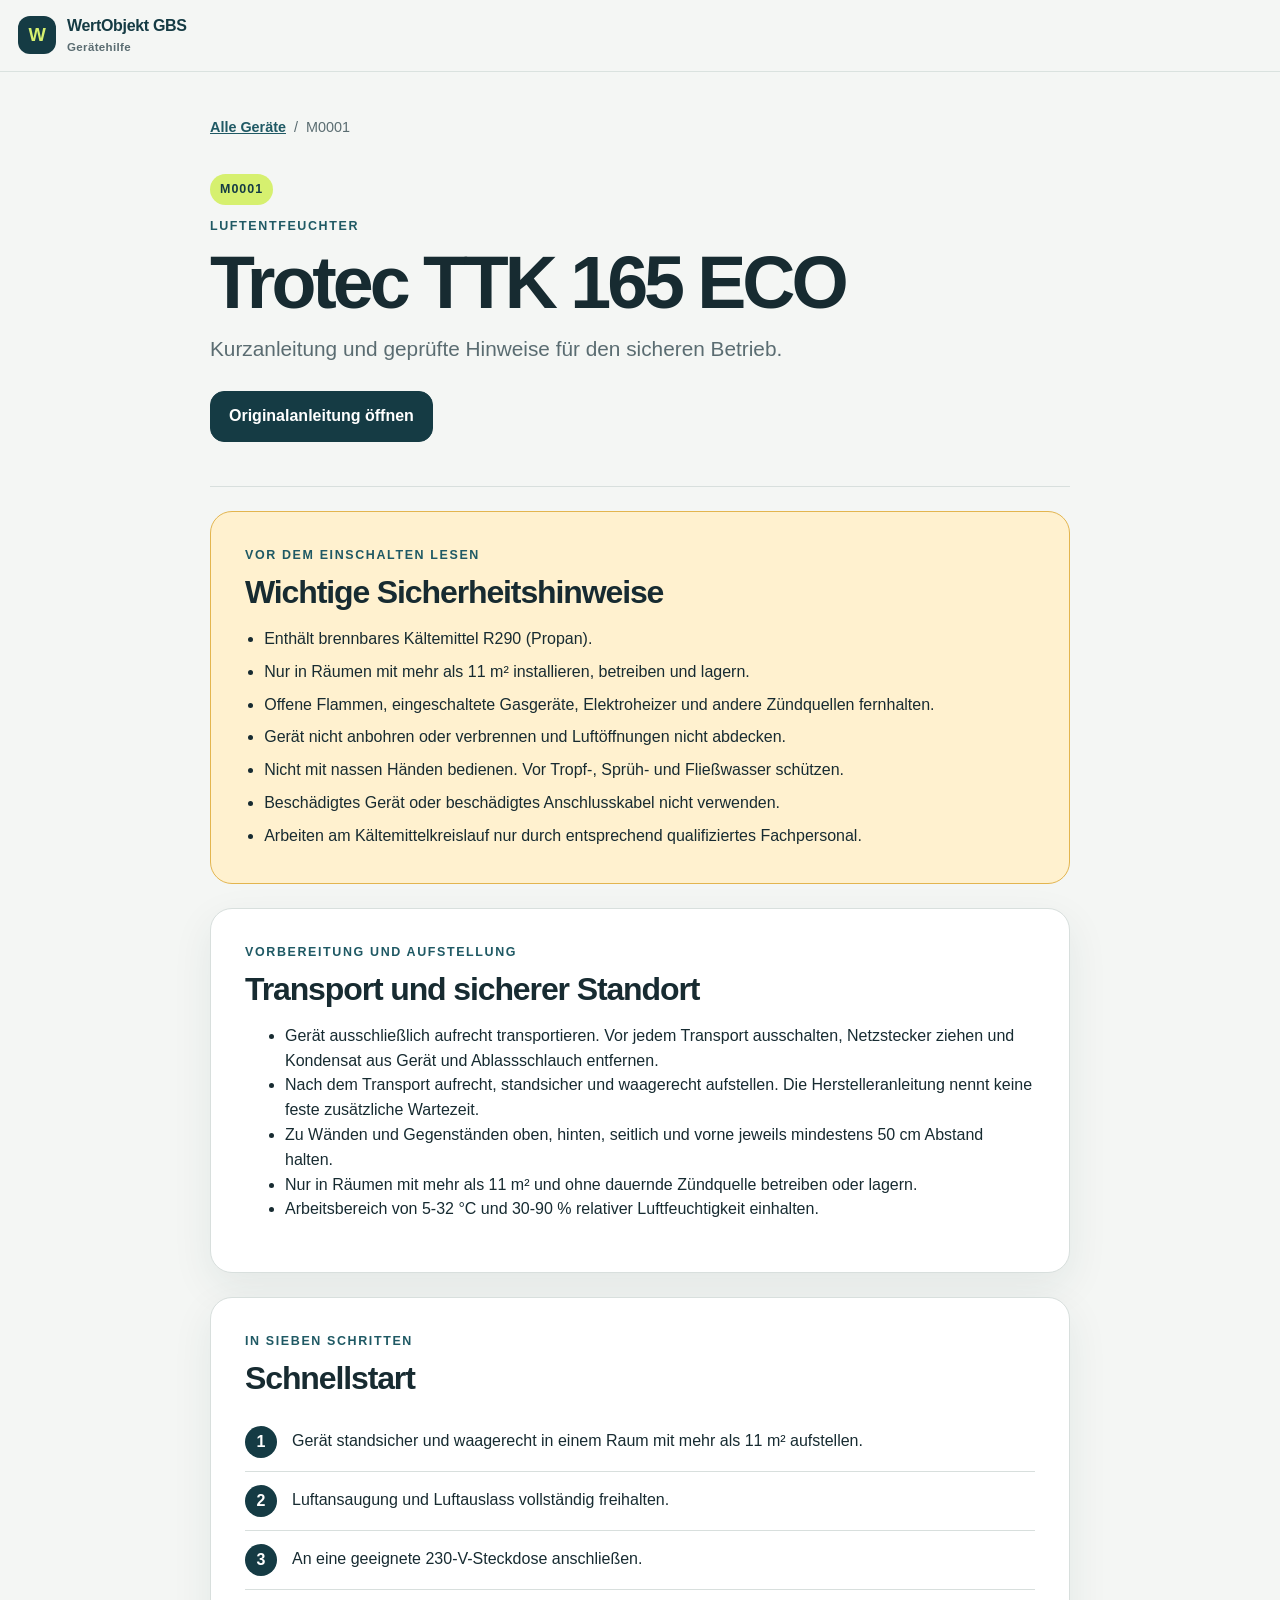
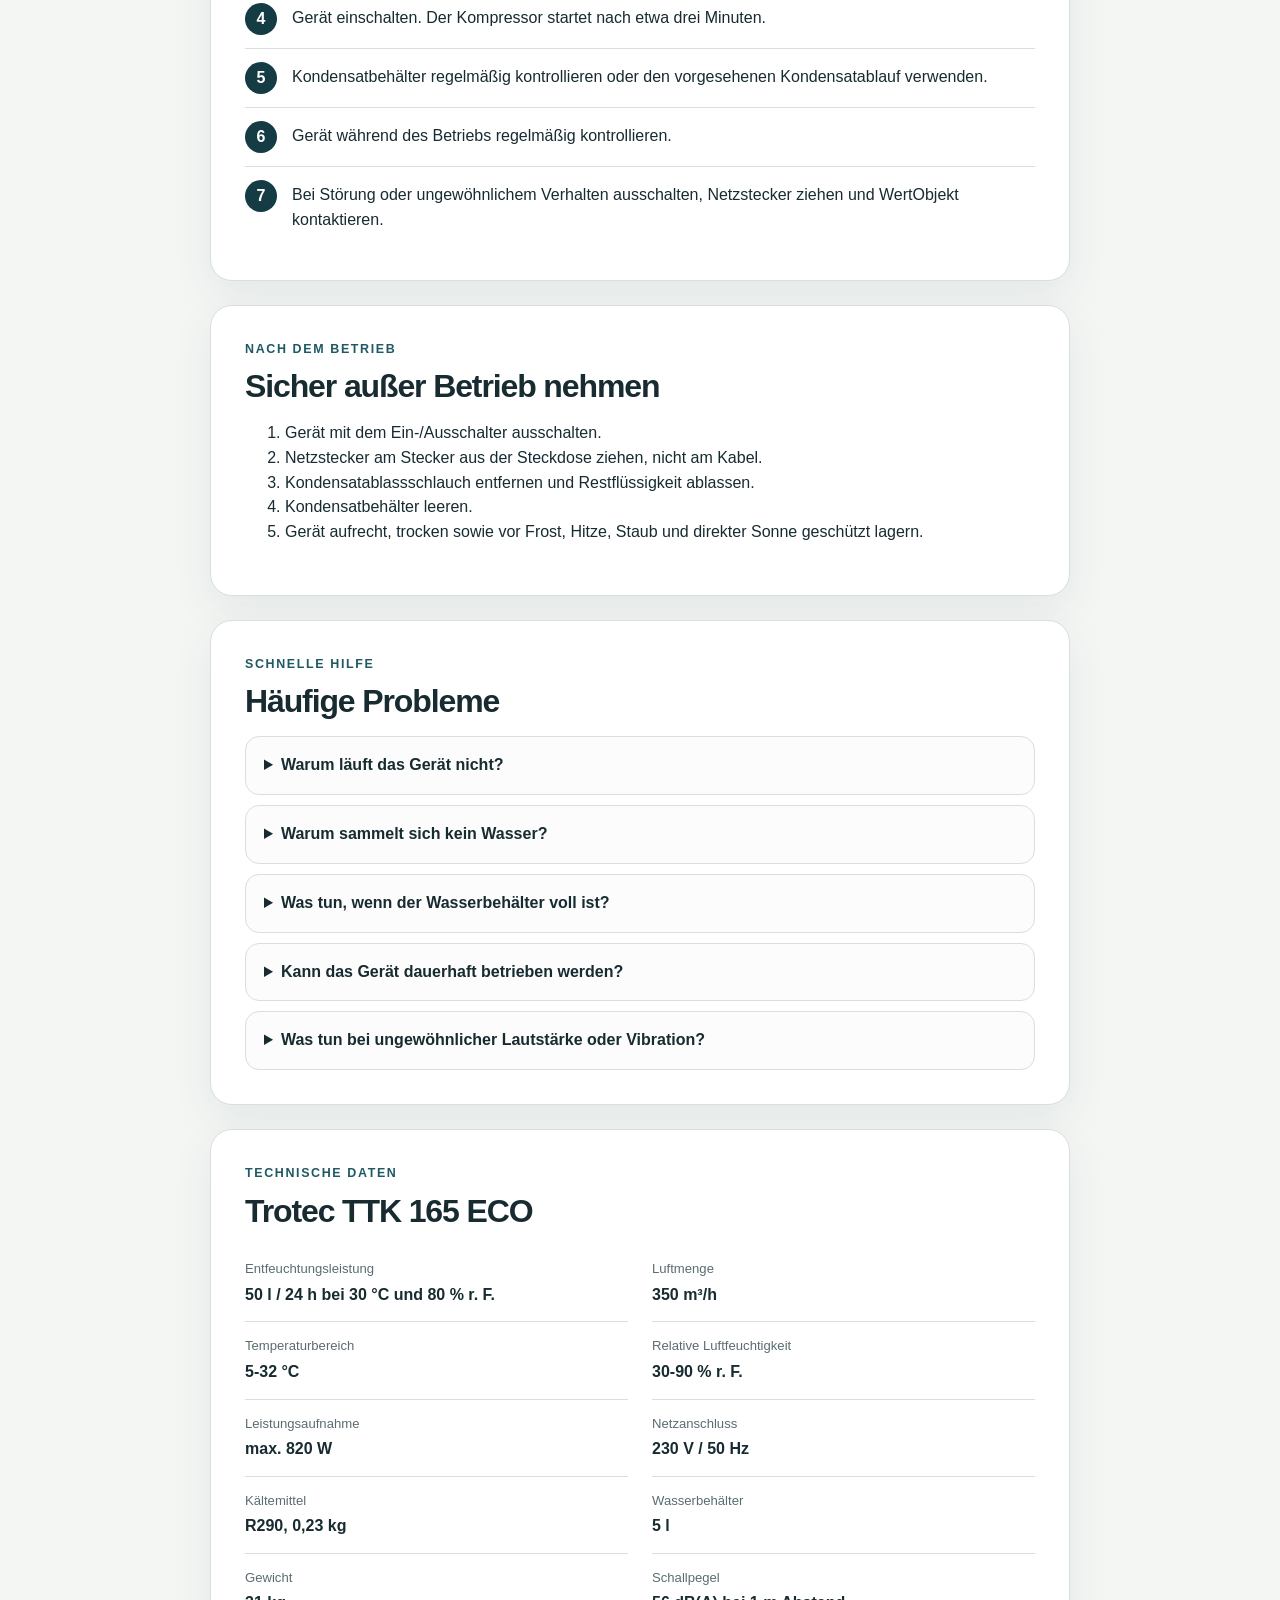
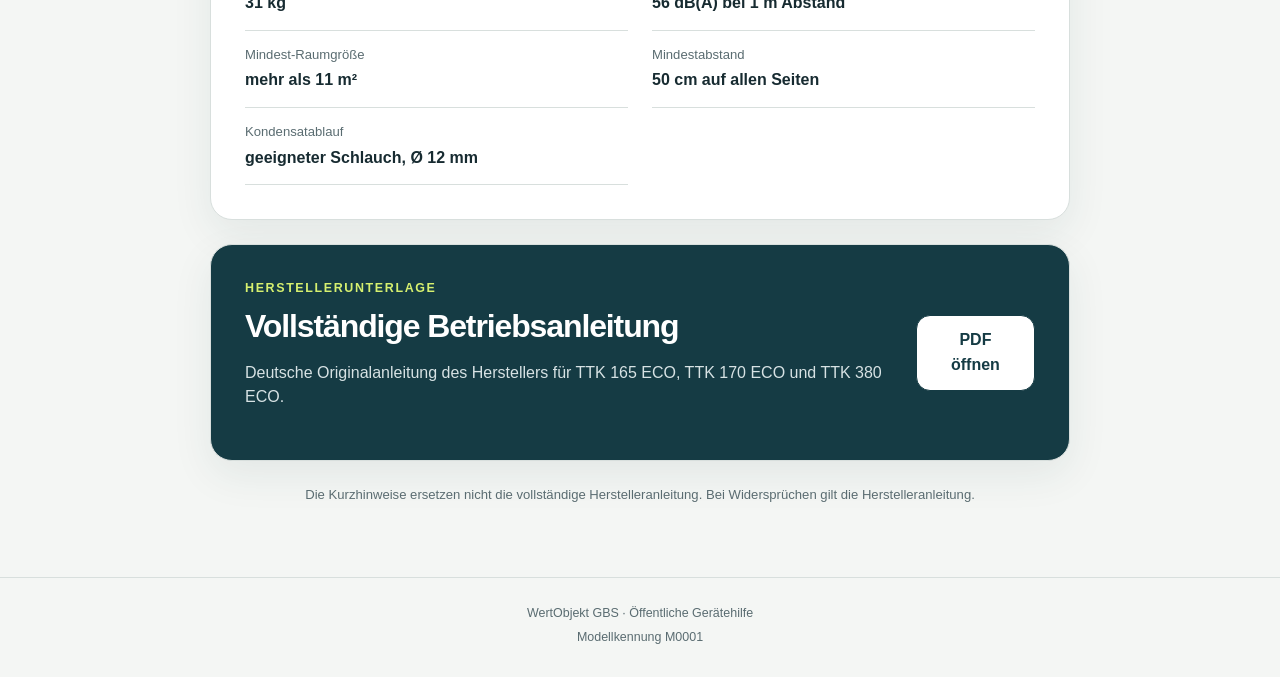
==== models/m0001/index.html @ 6e1e6a3e "Gerätepass Trotec TTK 165 ECO – M0001 Gerätepass Trotec TTK 165 ECO – M0001" ====
<!doctype html>
<html lang="de">
<head>
  <meta charset="utf-8">
  <meta name="viewport" content="width=device-width, initial-scale=1">
  <meta name="theme-color" content="#153b44">
  <meta name="description" content="Bedienung, Sicherheit und Fehlerhilfe für den Luftentfeuchter Trotec TTK 165 ECO.">
  <title>Trotec TTK 165 ECO | WertObjekt Gerätehilfe</title>
  <link rel="stylesheet" href="../../assets/styles.css">
</head>
<body>
  <header class="site-header">
    <a class="brand" href="../../" aria-label="WertObjekt GBS Gerätehilfe Startseite">
      <span class="brand-mark" aria-hidden="true">W</span>
      <span>WertObjekt GBS<small>Gerätehilfe</small></span>
    </a>
  </header>

  <main class="page-shell model-page">
    <nav class="breadcrumb" aria-label="Brotkrümelnavigation">
      <a href="../../">Alle Geräte</a><span aria-hidden="true">/</span><span>M0001</span>
    </nav>

    <section class="model-hero">
      <p class="model-code">M0001</p>
      <p class="eyebrow">Luftentfeuchter</p>
      <h1>Trotec TTK 165 ECO</h1>
      <p class="lead">Kurzanleitung und geprüfte Hinweise für den sicheren Betrieb.</p>
      <div class="hero-actions">
        <a class="button primary" href="../../assets/trotec-ttk-165-eco-betriebsanleitung-de.pdf" target="_blank" rel="noopener noreferrer">Originalanleitung öffnen</a>
      </div>
    </section>

    <section class="alert" aria-labelledby="sicherheit">
      <p class="eyebrow">Vor dem Einschalten lesen</p>
      <h2 id="sicherheit">Wichtige Sicherheitshinweise</h2>
      <ul>
        <li>Enthält brennbares Kältemittel R290 (Propan).</li>
        <li>Nur in Räumen mit mehr als 11 m² installieren, betreiben und lagern.</li>
        <li>Offene Flammen, eingeschaltete Gasgeräte, Elektroheizer und andere Zündquellen fernhalten.</li>
        <li>Gerät nicht anbohren oder verbrennen und Luftöffnungen nicht abdecken.</li>
        <li>Nicht mit nassen Händen bedienen. Vor Tropf-, Sprüh- und Fließwasser schützen.</li>
        <li>Beschädigtes Gerät oder beschädigtes Anschlusskabel nicht verwenden.</li>
        <li>Arbeiten am Kältemittelkreislauf nur durch entsprechend qualifiziertes Fachpersonal.</li>
      </ul>
    </section>

    <section class="content-card" aria-labelledby="transport">
      <p class="eyebrow">Vorbereitung und Aufstellung</p>
      <h2 id="transport">Transport und sicherer Standort</h2>
      <ul>
        <li>Gerät ausschließlich aufrecht transportieren. Vor jedem Transport ausschalten, Netzstecker ziehen und Kondensat aus Gerät und Ablassschlauch entfernen.</li>
        <li>Nach dem Transport aufrecht, standsicher und waagerecht aufstellen. Die Herstelleranleitung nennt keine feste zusätzliche Wartezeit.</li>
        <li>Zu Wänden und Gegenständen oben, hinten, seitlich und vorne jeweils mindestens 50 cm Abstand halten.</li>
        <li>Nur in Räumen mit mehr als 11 m² und ohne dauernde Zündquelle betreiben oder lagern.</li>
        <li>Arbeitsbereich von 5-32 °C und 30-90 % relativer Luftfeuchtigkeit einhalten.</li>
      </ul>
    </section>

    <section class="content-card" aria-labelledby="schnellstart">
      <p class="eyebrow">In sieben Schritten</p>
      <h2 id="schnellstart">Schnellstart</h2>
      <ol class="steps">
        <li><span>1</span><p>Gerät standsicher und waagerecht in einem Raum mit mehr als 11 m² aufstellen.</p></li>
        <li><span>2</span><p>Luftansaugung und Luftauslass vollständig freihalten.</p></li>
        <li><span>3</span><p>An eine geeignete 230-V-Steckdose anschließen.</p></li>
        <li><span>4</span><p>Gerät einschalten. Der Kompressor startet nach etwa drei Minuten.</p></li>
        <li><span>5</span><p>Kondensatbehälter regelmäßig kontrollieren oder den vorgesehenen Kondensatablauf verwenden.</p></li>
        <li><span>6</span><p>Gerät während des Betriebs regelmäßig kontrollieren.</p></li>
        <li><span>7</span><p>Bei Störung oder ungewöhnlichem Verhalten ausschalten, Netzstecker ziehen und WertObjekt kontaktieren.</p></li>
      </ol>
    </section>

    <section class="content-card" aria-labelledby="abschalten">
      <p class="eyebrow">Nach dem Betrieb</p>
      <h2 id="abschalten">Sicher außer Betrieb nehmen</h2>
      <ol>
        <li>Gerät mit dem Ein-/Ausschalter ausschalten.</li>
        <li>Netzstecker am Stecker aus der Steckdose ziehen, nicht am Kabel.</li>
        <li>Kondensatablassschlauch entfernen und Restflüssigkeit ablassen.</li>
        <li>Kondensatbehälter leeren.</li>
        <li>Gerät aufrecht, trocken sowie vor Frost, Hitze, Staub und direkter Sonne geschützt lagern.</li>
      </ol>
    </section>

    <section class="content-card" aria-labelledby="fehlerhilfe">
      <p class="eyebrow">Schnelle Hilfe</p>
      <h2 id="fehlerhilfe">Häufige Probleme</h2>
      <div class="faq-list">
        <details>
          <summary>Warum läuft das Gerät nicht?</summary>
          <p>Netzanschluss, Stecker, Sicherung sowie Sitz und Füllstand des Kondensatbehälters prüfen. Nach dem Einschalten startet der Kompressor erst nach etwa drei Minuten. Bei Schäden oder weiter bestehender Störung WertObjekt kontaktieren.</p>
        </details>
        <details>
          <summary>Warum sammelt sich kein Wasser?</summary>
          <p>Bei niedriger Luftfeuchtigkeit oder niedriger Temperatur fällt weniger Kondensat an. Türen und Fenster schließen, Luftwege freihalten und das Gerät im zulässigen Temperaturbereich betreiben.</p>
        </details>
        <details>
          <summary>Was tun, wenn der Wasserbehälter voll ist?</summary>
          <p>Gerät ausschalten, Behälter entnehmen und entleeren, anschließend korrekt wieder einsetzen. Bei längerem Betrieb kann der vorgesehene Kondensatablauf verwendet werden.</p>
        </details>
        <details>
          <summary>Kann das Gerät dauerhaft betrieben werden?</summary>
          <p>Für längeren oder unbeaufsichtigten Betrieb empfiehlt die Herstelleranleitung einen geeigneten Kondensatablassschlauch mit 12 mm Durchmesser. Der Schlauch darf nicht geknickt sein und muss ein permanentes Gefälle zu einem geeigneten Abfluss oder ausreichend großen Auffangbehälter besitzen. Gerät und Ablauf trotzdem regelmäßig kontrollieren.</p>
        </details>
        <details>
          <summary>Was tun bei ungewöhnlicher Lautstärke oder Vibration?</summary>
          <p>Prüfen, ob das Gerät aufrecht und standsicher steht. Bleibt die Auffälligkeit bestehen, Gerät ausschalten, Netzstecker ziehen und WertObjekt kontaktieren.</p>
        </details>
      </div>
    </section>

    <section class="content-card" aria-labelledby="technik">
      <p class="eyebrow">Technische Daten</p>
      <h2 id="technik">Trotec TTK 165 ECO</h2>
      <dl class="specs">
        <div><dt>Entfeuchtungsleistung</dt><dd>50 l / 24 h bei 30 °C und 80 % r. F.</dd></div>
        <div><dt>Luftmenge</dt><dd>350 m³/h</dd></div>
        <div><dt>Temperaturbereich</dt><dd>5-32 °C</dd></div>
        <div><dt>Relative Luftfeuchtigkeit</dt><dd>30-90 % r. F.</dd></div>
        <div><dt>Leistungsaufnahme</dt><dd>max. 820 W</dd></div>
        <div><dt>Netzanschluss</dt><dd>230 V / 50 Hz</dd></div>
        <div><dt>Kältemittel</dt><dd>R290, 0,23 kg</dd></div>
        <div><dt>Wasserbehälter</dt><dd>5 l</dd></div>
        <div><dt>Gewicht</dt><dd>31 kg</dd></div>
        <div><dt>Schallpegel</dt><dd>56 dB(A) bei 1 m Abstand</dd></div>
        <div><dt>Mindest-Raumgröße</dt><dd>mehr als 11 m²</dd></div>
        <div><dt>Mindestabstand</dt><dd>50 cm auf allen Seiten</dd></div>
        <div><dt>Kondensatablauf</dt><dd>geeigneter Schlauch, Ø 12 mm</dd></div>
      </dl>
    </section>

    <section class="manual-card" aria-labelledby="anleitung">
      <div>
        <p class="eyebrow">Herstellerunterlage</p>
        <h2 id="anleitung">Vollständige Betriebsanleitung</h2>
        <p>Deutsche Originalanleitung des Herstellers für TTK 165 ECO, TTK 170 ECO und TTK 380 ECO.</p>
      </div>
      <a class="button secondary" href="../../assets/trotec-ttk-165-eco-betriebsanleitung-de.pdf" target="_blank" rel="noopener noreferrer">PDF öffnen</a>
    </section>

    <p class="source-note">Die Kurzhinweise ersetzen nicht die vollständige Herstelleranleitung. Bei Widersprüchen gilt die Herstelleranleitung.</p>
  </main>

  <footer>
    <p>WertObjekt GBS · Öffentliche Gerätehilfe</p>
    <p>Modellkennung M0001</p>
  </footer>
</body>
</html>
---- assets/styles.css ----
:root {
  color-scheme: light;
  --ink: #172b31;
  --muted: #5a6c71;
  --brand: #153b44;
  --brand-2: #1f5964;
  --paper: #f4f6f4;
  --card: #ffffff;
  --line: #d8dfdd;
  --accent: #d6f06f;
  --warning: #fff1cf;
  --warning-line: #e3b54f;
  --shadow: 0 14px 40px rgba(21, 59, 68, .08);
  font-family: Inter, ui-sans-serif, -apple-system, BlinkMacSystemFont, "Segoe UI", sans-serif;
}

* { box-sizing: border-box; }

html { scroll-behavior: smooth; }

body {
  margin: 0;
  background: var(--paper);
  color: var(--ink);
  line-height: 1.55;
  -webkit-font-smoothing: antialiased;
}

a { color: inherit; }

.site-header {
  position: sticky;
  top: 0;
  z-index: 10;
  padding: 14px max(18px, env(safe-area-inset-left));
  background: rgba(244, 246, 244, .94);
  border-bottom: 1px solid rgba(216, 223, 221, .9);
  backdrop-filter: blur(14px);
}

.brand {
  display: inline-flex;
  align-items: center;
  gap: 11px;
  color: var(--brand);
  text-decoration: none;
  font-weight: 800;
  letter-spacing: -.02em;
}

.brand small {
  display: block;
  color: var(--muted);
  font-size: .72rem;
  font-weight: 650;
  letter-spacing: .03em;
}

.brand-mark {
  display: grid;
  width: 38px;
  height: 38px;
  place-items: center;
  border-radius: 12px;
  background: var(--brand);
  color: var(--accent);
  font-size: 1.15rem;
}

.page-shell {
  width: calc(100% - 32px);
  max-width: 860px;
  margin: 0 auto;
  padding: 44px 0 72px;
}

.intro, .model-hero {
  padding: 36px 0 44px;
}

.intro { max-width: 670px; }

h1, h2, p { margin-top: 0; }

h1 {
  margin-bottom: 14px;
  font-size: clamp(2.3rem, 10vw, 4.6rem);
  line-height: .98;
  letter-spacing: -.055em;
  overflow-wrap: anywhere;
}

h2 {
  margin-bottom: 16px;
  font-size: clamp(1.45rem, 5vw, 2rem);
  line-height: 1.12;
  letter-spacing: -.035em;
}

.eyebrow {
  margin-bottom: 10px;
  color: var(--brand-2);
  font-size: .78rem;
  font-weight: 850;
  letter-spacing: .13em;
  text-transform: uppercase;
}

.lead {
  max-width: 650px;
  color: var(--muted);
  font-size: clamp(1.08rem, 3.4vw, 1.3rem);
}

.section-heading {
  display: flex;
  align-items: end;
  justify-content: space-between;
  gap: 20px;
  margin-bottom: 18px;
}

.section-heading p { color: var(--muted); }

.model-card {
  display: grid;
  grid-template-columns: auto 1fr auto;
  gap: 18px;
  align-items: center;
  padding: 24px;
  border: 1px solid var(--line);
  border-radius: 22px;
  background: var(--card);
  box-shadow: var(--shadow);
  text-decoration: none;
}

.model-card:hover, .model-card:focus-visible {
  border-color: var(--brand-2);
  transform: translateY(-2px);
}

.model-card, .button { transition: transform .18s ease, border-color .18s ease, background .18s ease; }

.model-code {
  display: inline-flex;
  width: max-content;
  margin-bottom: 12px;
  padding: 6px 10px;
  border-radius: 999px;
  background: var(--accent);
  color: var(--brand);
  font-size: .78rem;
  font-weight: 900;
  letter-spacing: .08em;
}

.model-card .model-code { margin: 0; }
.model-copy { display: grid; }
.model-copy strong { font-size: 1.08rem; }
.model-copy span { color: var(--muted); }
.arrow { color: var(--brand-2); font-size: 1.7rem; }

.breadcrumb {
  display: flex;
  gap: 8px;
  align-items: center;
  color: var(--muted);
  font-size: .9rem;
}

.breadcrumb a { color: var(--brand-2); font-weight: 700; }

.model-hero {
  border-bottom: 1px solid var(--line);
}

.hero-actions {
  display: flex;
  flex-wrap: wrap;
  gap: 10px;
  margin-top: 26px;
}

.button {
  display: inline-flex;
  min-height: 48px;
  align-items: center;
  justify-content: center;
  padding: 12px 18px;
  border: 1px solid var(--brand);
  border-radius: 14px;
  font-weight: 800;
  text-align: center;
  text-decoration: none;
}

.button.primary { background: var(--brand); color: white; }
.button.secondary { background: white; color: var(--brand); }
.button:hover, .button:focus-visible { transform: translateY(-1px); }

.alert, .content-card, .manual-card {
  margin-top: 24px;
  padding: clamp(22px, 5vw, 34px);
  border-radius: 22px;
}

.alert {
  border: 1px solid var(--warning-line);
  background: var(--warning);
}

.alert ul { margin: 0; padding-left: 1.2rem; }
.alert li + li { margin-top: 8px; }

.content-card, .manual-card {
  border: 1px solid var(--line);
  background: var(--card);
  box-shadow: var(--shadow);
}

.steps {
  display: grid;
  gap: 0;
  margin: 0;
  padding: 0;
  list-style: none;
}

.steps li {
  display: grid;
  grid-template-columns: 34px 1fr;
  gap: 13px;
  align-items: start;
  padding: 13px 0;
  border-bottom: 1px solid var(--line);
}

.steps li:last-child { border-bottom: 0; }
.steps p { margin: 3px 0 0; }
.steps span {
  display: grid;
  width: 32px;
  height: 32px;
  place-items: center;
  border-radius: 50%;
  background: var(--brand);
  color: white;
  font-weight: 850;
}

.faq-list { display: grid; gap: 10px; }

details {
  border: 1px solid var(--line);
  border-radius: 14px;
  background: #fbfcfb;
}

summary {
  cursor: pointer;
  padding: 16px 18px;
  font-weight: 800;
}

details p { padding: 0 18px 18px; color: var(--muted); }

.specs {
  display: grid;
  grid-template-columns: repeat(2, minmax(0, 1fr));
  gap: 0 24px;
  margin: 0;
}

.specs div { padding: 14px 0; border-bottom: 1px solid var(--line); }
.specs dt { color: var(--muted); font-size: .82rem; }
.specs dd { margin: 3px 0 0; font-weight: 750; }

.manual-card {
  display: flex;
  align-items: center;
  justify-content: space-between;
  gap: 24px;
  background: var(--brand);
  color: white;
}

.manual-card .eyebrow { color: var(--accent); }
.manual-card p:not(.eyebrow) { color: #d7e2e4; }

.source-note {
  max-width: 720px;
  margin: 24px auto 0;
  color: var(--muted);
  font-size: .82rem;
  text-align: center;
}

footer {
  padding: 26px max(18px, env(safe-area-inset-left)) calc(26px + env(safe-area-inset-bottom));
  border-top: 1px solid var(--line);
  color: var(--muted);
  font-size: .78rem;
  text-align: center;
}

footer p { margin-bottom: 4px; }

@media (max-width: 620px) {
  .page-shell { width: calc(100% - 24px); padding-top: 24px; }
  .intro, .model-hero { padding: 28px 0 34px; }
  .section-heading, .manual-card { align-items: stretch; flex-direction: column; }
  .section-heading { display: block; }
  .model-card { grid-template-columns: 1fr auto; padding: 20px; }
  .model-card .model-code { grid-column: 1 / -1; }
  .specs { grid-template-columns: 1fr; }
  .hero-actions .button, .manual-card .button { width: 100%; }
}

@media (prefers-reduced-motion: reduce) {
  html { scroll-behavior: auto; }
  *, *::before, *::after { transition: none !important; }
}
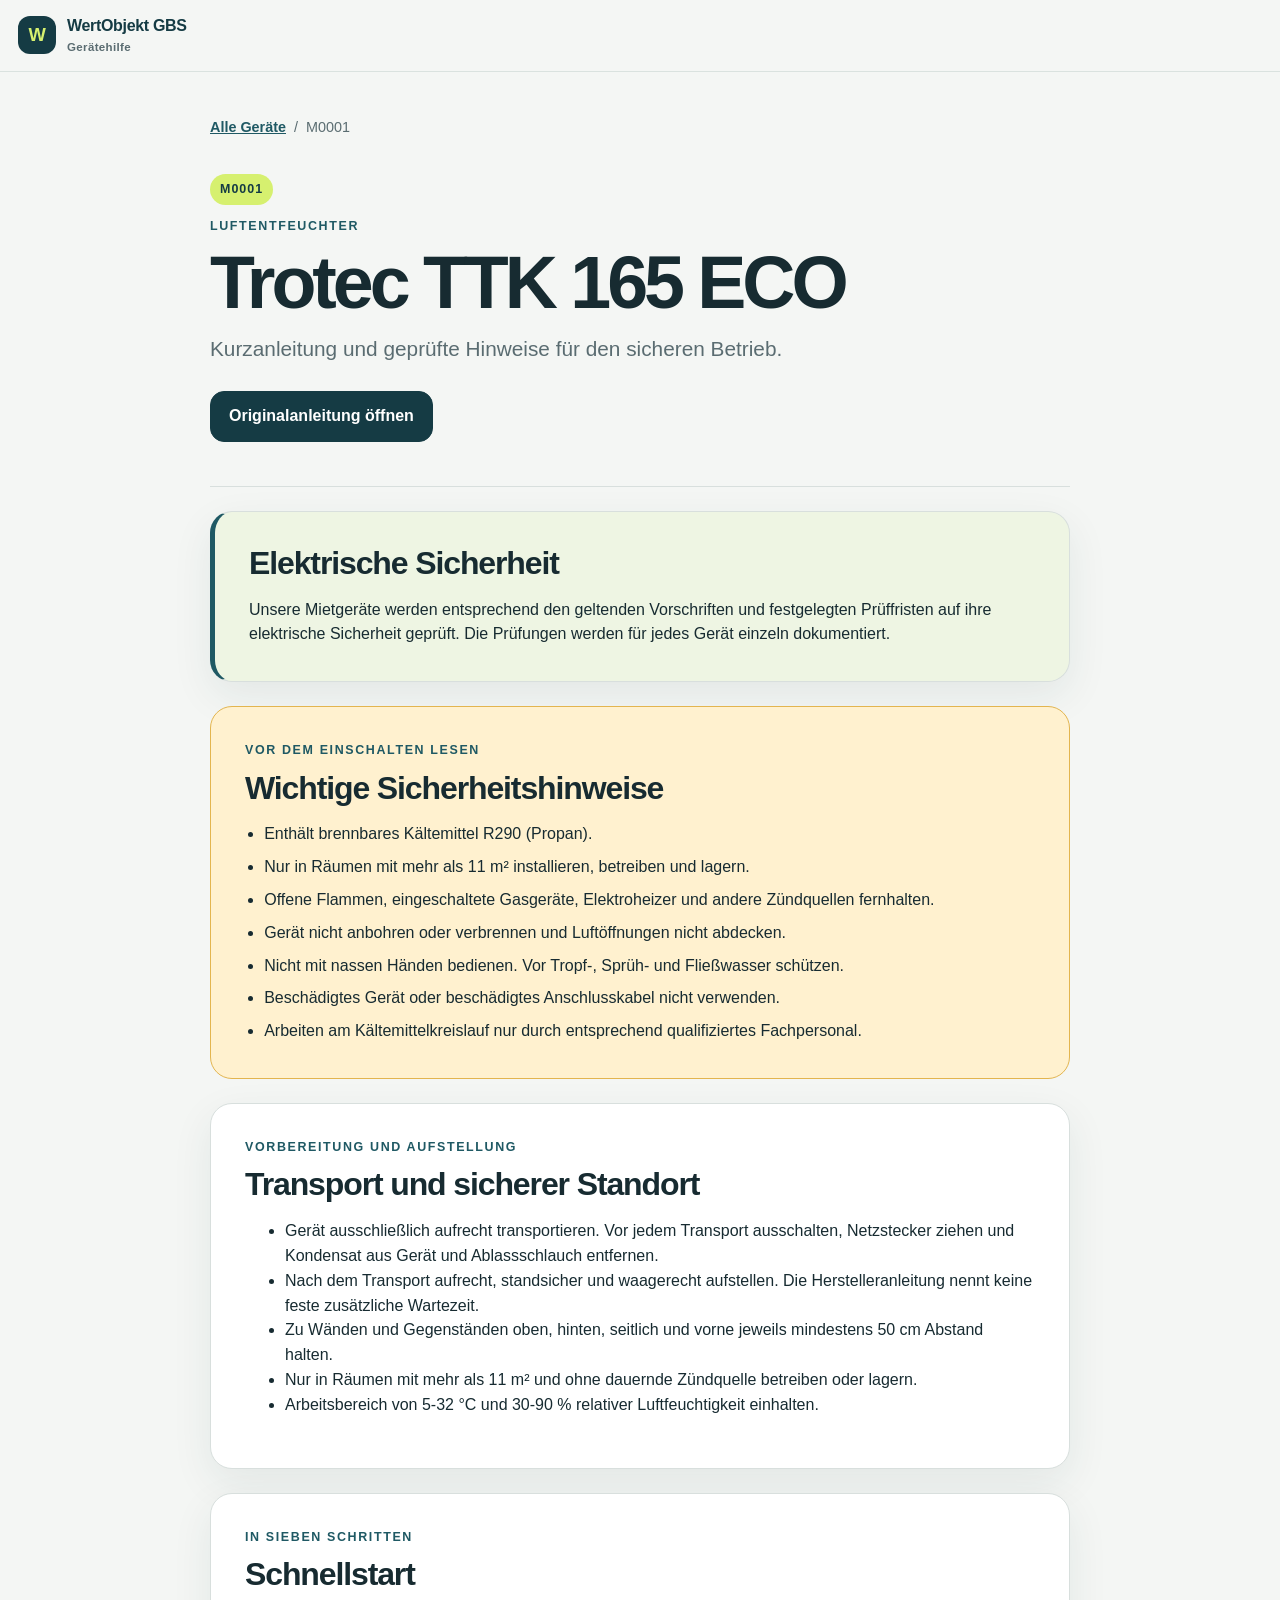
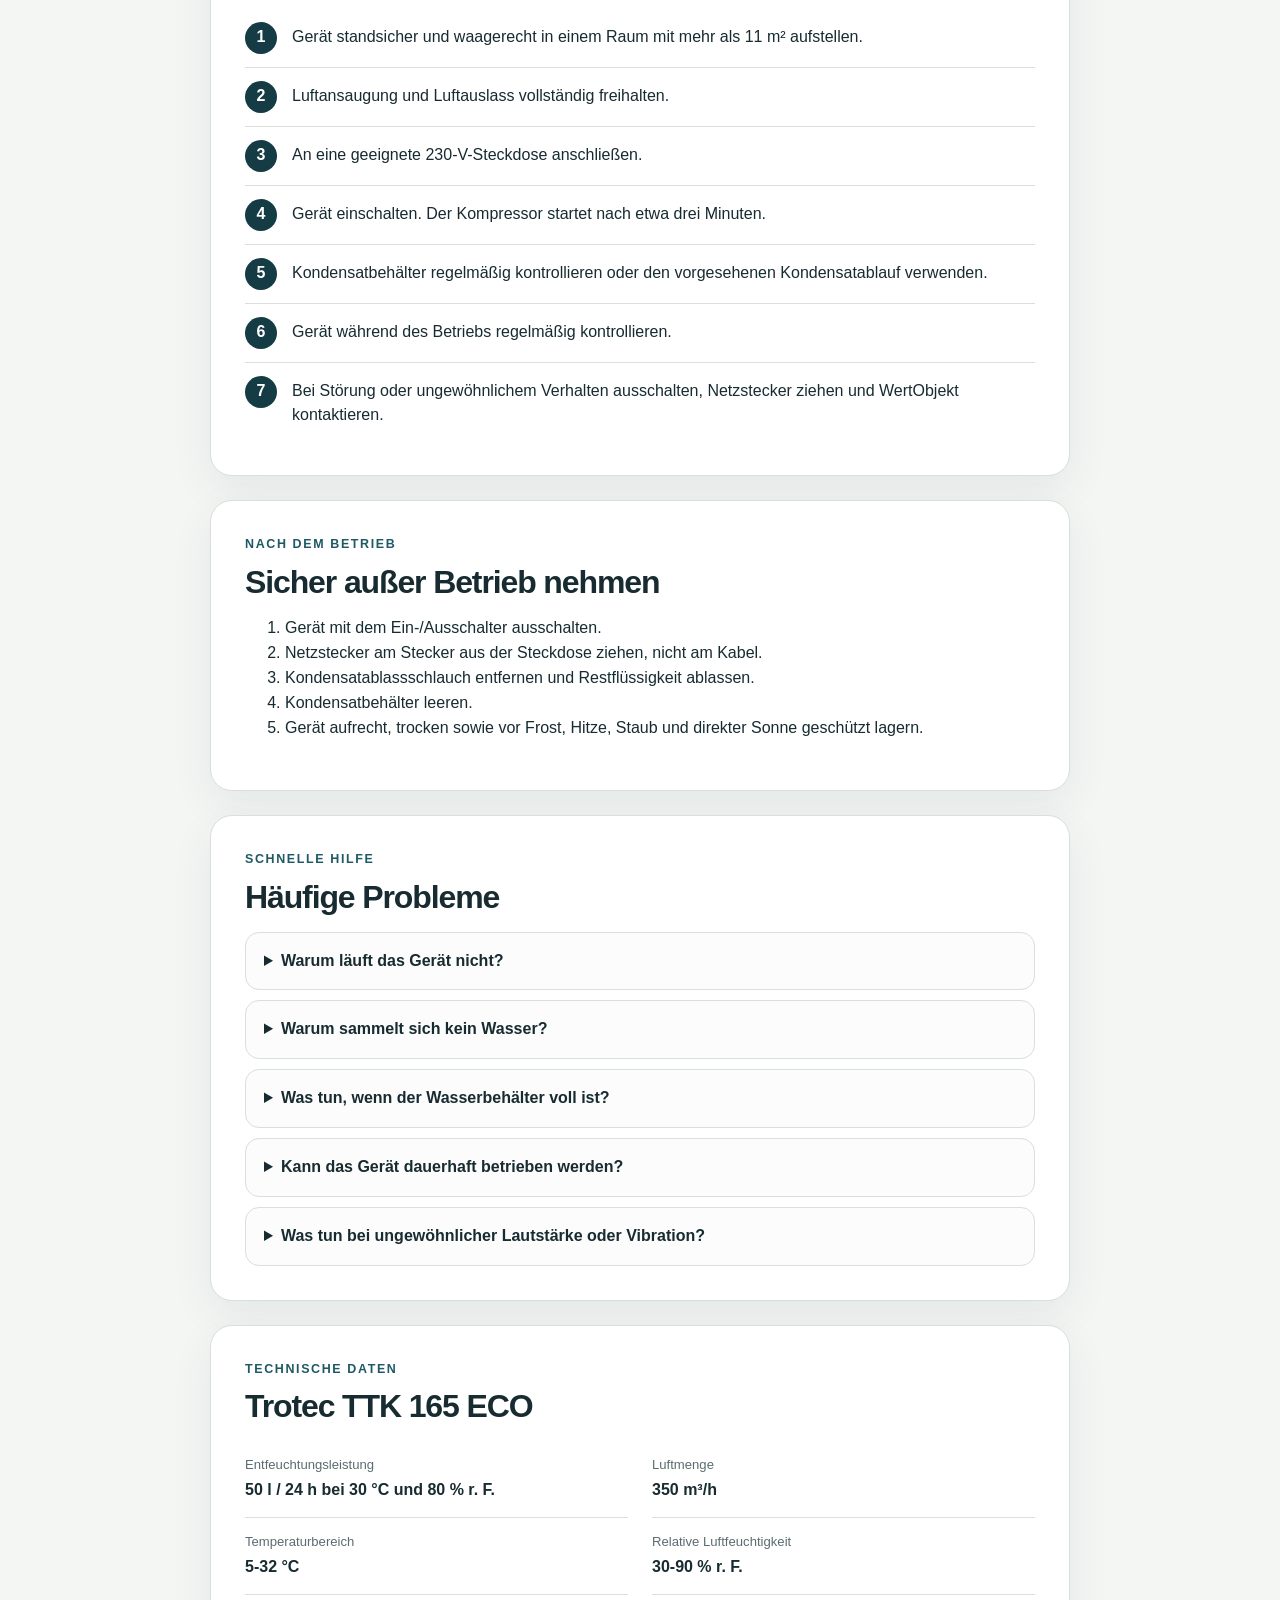
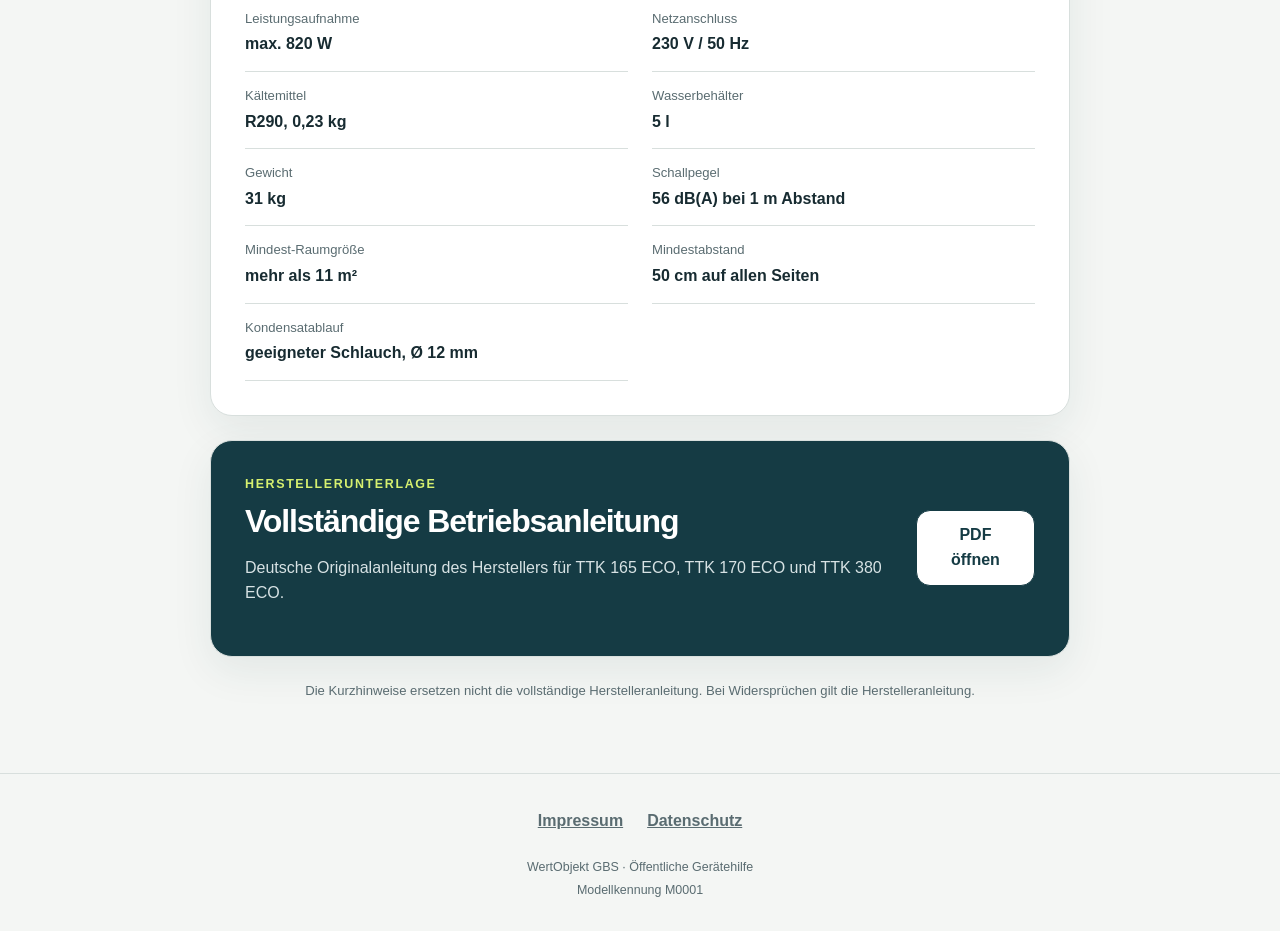
==== commit 47e6a69e: "Add general electrical safety notice and legal links to M0001" ====
--- a/models/m0001/index.html
+++ b/models/m0001/index.html
@@ -29,6 +29,11 @@
       <div class="hero-actions">
         <a class="button primary" href="../../assets/trotec-ttk-165-eco-betriebsanleitung-de.pdf" target="_blank" rel="noopener noreferrer">Originalanleitung öffnen</a>
       </div>
+    </section>
+
+    <section class="content-card electrical-safety" aria-labelledby="elektrische-sicherheit">
+      <h2 id="elektrische-sicherheit">Elektrische Sicherheit</h2>
+      <p>Unsere Mietgeräte werden entsprechend den geltenden Vorschriften und festgelegten Prüffristen auf ihre elektrische Sicherheit geprüft. Die Prüfungen werden für jedes Gerät einzeln dokumentiert.</p>
     </section>
 
     <section class="alert" aria-labelledby="sicherheit">
@@ -143,6 +148,10 @@
   </main>
 
   <footer>
+    <nav class="legal-nav" aria-label="Rechtliche Informationen">
+      <a href="/wertobjekt-geraetepass/impressum/">Impressum</a>
+      <a href="/wertobjekt-geraetepass/datenschutz/">Datenschutz</a>
+    </nav>
     <p>WertObjekt GBS · Öffentliche Gerätehilfe</p>
     <p>Modellkennung M0001</p>
   </footer>
--- a/assets/styles.css
+++ b/assets/styles.css
@@ -306,6 +306,23 @@
 
 footer p { margin-bottom: 4px; }
 
+.legal-nav {
+  display: flex;
+  flex-wrap: wrap;
+  justify-content: center;
+  gap: 8px 24px;
+  margin-bottom: 14px;
+  font-size: 1rem;
+  font-weight: 700;
+}
+.legal-nav a { display: inline-flex; align-items: center; min-height: 44px; }
+.legal-page address { font-style: normal; }
+.legal-page p, .legal-page li, .legal-page a { overflow-wrap: anywhere; }
+.legal-page .content-card > :last-child { margin-bottom: 0; }
+.legal-page li + li { margin-top: 8px; }
+.electrical-safety { border-left: 5px solid var(--brand-2); background: #eef5e3; }
+.electrical-safety p { margin-bottom: 0; }
+
 @media (max-width: 620px) {
   .page-shell { width: calc(100% - 24px); padding-top: 24px; }
   .intro, .model-hero { padding: 28px 0 34px; }
